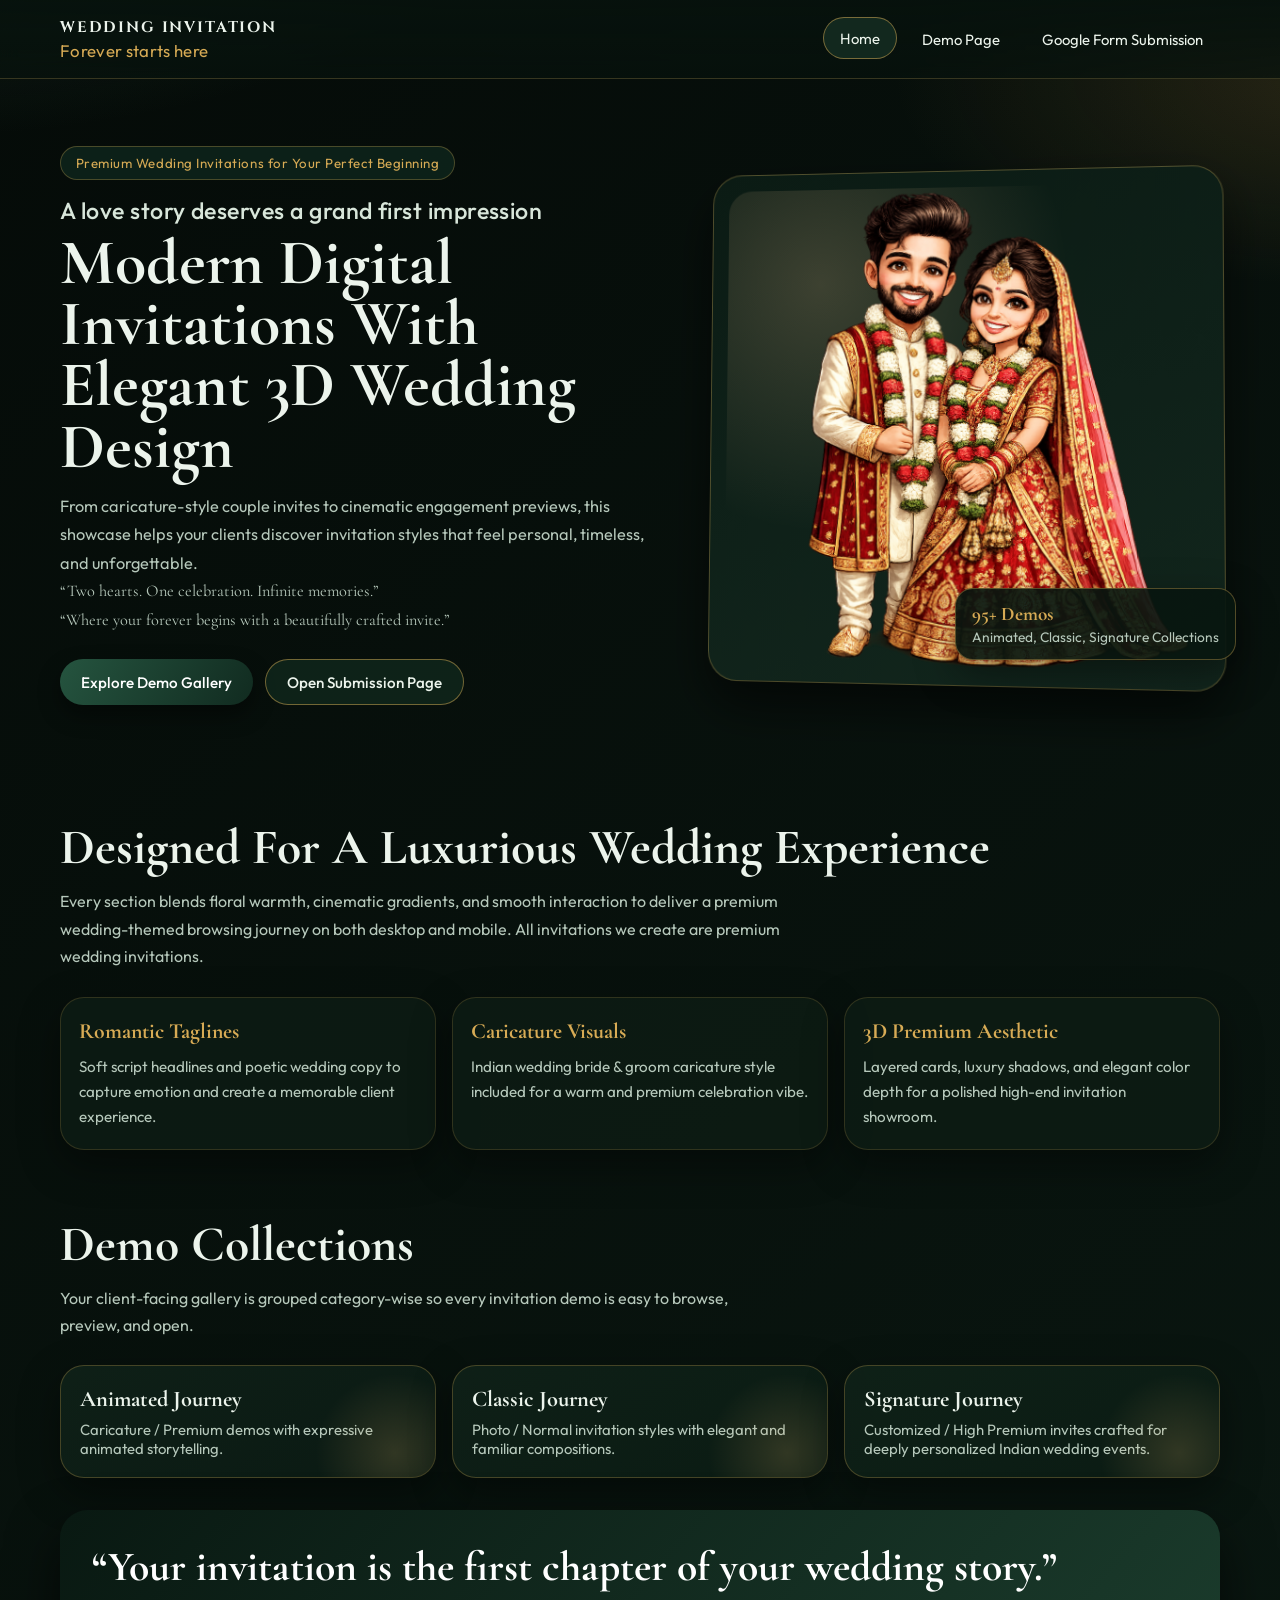
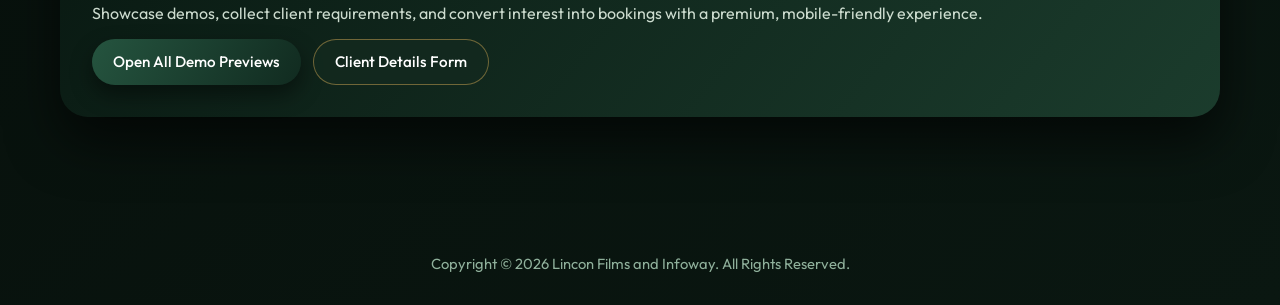
==== index.html @ 748d809f "Add files via upload" ====
<!doctype html>
<html lang="en">
  <head>
    <meta charset="UTF-8" />
    <meta name="viewport" content="width=device-width, initial-scale=1.0" />
    <title>Wedding Invitation | Home</title>
    <meta
      name="description"
      content="Premium wedding and engagement invitation demo website with elegant 3D visuals, caricature couple art, and category-wise previews."
    />
    <link rel="icon" type="image/png" href="assets/favicon.png" />
    <link rel="stylesheet" href="assets/css/styles.css" />
  </head>
  <body>
    <header class="topbar">
      <div class="container nav-wrap">
        <div class="site-name">
          Wedding Invitation
          <small>Forever starts here</small>
        </div>
        <nav class="nav-links" aria-label="Primary Navigation">
          <a href="index.html" data-nav>Home</a>
          <a href="demos.html" data-nav>Demo Page</a>
          <a href="submit.html" data-nav>Google Form Submission</a>
        </nav>
      </div>
    </header>

    <main>
      <section class="hero">
        <div class="container hero-grid">
          <div class="reveal">
            <span class="kicker">Premium Wedding Invitations for Your Perfect Beginning</span>
            <div class="script-line">A love story deserves a grand first impression</div>
            <h1>Modern Digital Invitations With Elegant 3D Wedding Design</h1>
            <p>
              From caricature-style couple invites to cinematic engagement previews, this showcase helps your
              clients discover invitation styles that feel personal, timeless, and unforgettable.
            </p>
            <p class="hero-tagline">
              “Two hearts. One celebration. Infinite memories.”
              <br />
              “Where your forever begins with a beautifully crafted invite.”
            </p>
            <div class="btn-row">
              <a class="btn btn-primary" href="demos.html">Explore Demo Gallery</a>
              <a class="btn btn-outline" href="submit.html">Open Submission Page</a>
            </div>
          </div>

          <div class="hero-art reveal">
            <div class="hero-frame floating">
              <img src="assets/images/indian-wedding-couple.png" alt="Indian wedding bride and groom caricature" />
            </div>
            <div class="floating-tag">
              <strong id="totalDemoCount">94+ Demos</strong>
              <span>Animated, Classic, Signature Collections</span>
            </div>
          </div>
        </div>
      </section>

      <section class="section">
        <div class="container">
          <h2 class="section-title reveal">Designed For A Luxurious Wedding Experience</h2>
          <p class="section-sub reveal">
            Every section blends floral warmth, cinematic gradients, and smooth interaction to deliver a premium
            wedding-themed browsing journey on both desktop and mobile. All invitations we create are premium wedding
            invitations.
          </p>

          <div class="feature-grid">
            <article class="feature reveal">
              <h3>Romantic Taglines</h3>
              <p>
                Soft script headlines and poetic wedding copy to capture emotion and create a memorable client
                experience.
              </p>
            </article>
            <article class="feature reveal">
              <h3>Caricature Visuals</h3>
              <p>
                Indian wedding bride & groom caricature style included for a warm and premium celebration vibe.
              </p>
            </article>
            <article class="feature reveal">
              <h3>3D Premium Aesthetic</h3>
              <p>
                Layered cards, luxury shadows, and elegant color depth for a polished high-end invitation showroom.
              </p>
            </article>
          </div>
        </div>
      </section>

      <section class="section" style="padding-top: 0;">
        <div class="container">
          <h2 class="section-title reveal">Demo Collections</h2>
          <p class="section-sub reveal">
            Your client-facing gallery is grouped category-wise so every invitation demo is easy to browse,
            preview, and open.
          </p>

          <div class="category-cards">
            <article class="category-card reveal">
              <h3>Animated Journey</h3>
              <p>Caricature / Premium demos with expressive animated storytelling.</p>
            </article>
            <article class="category-card reveal">
              <h3>Classic Journey</h3>
              <p>Photo / Normal invitation styles with elegant and familiar compositions.</p>
            </article>
            <article class="category-card reveal">
              <h3>Signature Journey</h3>
              <p>Customized / High Premium invites crafted for deeply personalized Indian wedding events.</p>
            </article>
          </div>

          <div class="cta-banner reveal">
            <h3>“Your invitation is the first chapter of your wedding story.”</h3>
            <p>
              Showcase demos, collect client requirements, and convert interest into bookings with a premium,
              mobile-friendly experience.
            </p>
            <div class="btn-row" style="margin-top: 1rem;">
              <a class="btn btn-primary" href="demos.html">Open All Demo Previews</a>
              <a class="btn btn-outline" href="submit.html">Client Details Form</a>
            </div>
          </div>
        </div>
      </section>
    </main>

    <footer class="footer">
      Copyright © 2026 Lincon Films and Infoway. All Rights Reserved.
    </footer>

    <script src="assets/js/demo-data.js"></script>
    <script src="assets/js/main.js"></script>
    <script>
      (function () {
        if (!window.demoCatalog) return;
        const count = window.demoCatalog.reduce((sum, cat) => sum + cat.items.length, 0);
        const target = document.getElementById('totalDemoCount');
        if (target) {
          target.textContent = `${count}+ Demos`;
        }
      })();
    </script>
  </body>
</html>
---- assets/css/styles.css ----
@import url('https://fonts.googleapis.com/css2?family=Cinzel:wght@500;700&family=Cormorant+Garamond:wght@400;500;600;700&family=Outfit:wght@300;400;500;600&display=swap');

:root {
  --bg: #050b08;
  --bg-soft: #0a1711;
  --text: #ecf4ec;
  --muted: #b6c8bb;
  --rose: #e7bc62;
  --wine: #1a3b2f;
  --gold: #d7ab55;
  --gold-deep: #97723a;
  --card: #0f1d16;
  --ring: #2a4538;
  --glass: rgba(14, 30, 22, 0.72);
  --shadow: 0 14px 40px rgba(0, 0, 0, 0.42);
  --shadow-deep: 0 24px 52px rgba(0, 0, 0, 0.62);
}

* {
  box-sizing: border-box;
}

html,
body {
  margin: 0;
  padding: 0;
  font-family: 'Outfit', sans-serif;
  color: var(--text);
  background: radial-gradient(1300px 600px at -10% -10%, rgba(53, 98, 74, 0.4) 0%, transparent 55%),
    radial-gradient(900px 420px at 105% 4%, rgba(131, 98, 45, 0.25) 0%, transparent 50%),
    linear-gradient(140deg, var(--bg) 0%, var(--bg-soft) 100%);
  min-height: 100%;
}

a {
  color: inherit;
  text-decoration: none;
}

img {
  max-width: 100%;
  display: block;
}

main {
  overflow-x: clip;
}

.container {
  width: min(1160px, 92vw);
  margin: 0 auto;
}

.topbar {
  position: sticky;
  top: 0;
  z-index: 50;
  backdrop-filter: blur(10px);
  background: linear-gradient(180deg, rgba(7, 18, 13, 0.95), rgba(7, 18, 13, 0.72));
  border-bottom: 1px solid rgba(193, 158, 85, 0.26);
}

.nav-wrap {
  display: flex;
  align-items: center;
  justify-content: space-between;
  gap: 1.2rem;
  min-height: 78px;
}

.site-name {
  font-family: 'Cinzel', serif;
  letter-spacing: 0.12em;
  text-transform: uppercase;
  font-size: 0.95rem;
  font-weight: 700;
  color: var(--text);
}

.site-name small {
  display: block;
  font-family: 'Outfit', sans-serif;
  letter-spacing: 0.02em;
  text-transform: none;
  font-weight: 400;
  color: var(--gold);
  font-size: 1.05rem;
  margin-top: 0.08rem;
}

.nav-links {
  display: flex;
  align-items: center;
  gap: 0.5rem;
  flex-wrap: wrap;
}

.nav-links a {
  padding: 0.64rem 1rem;
  border-radius: 999px;
  font-size: 0.93rem;
  color: var(--text);
  border: 1px solid transparent;
  transition: all 0.22s ease;
}

.nav-links a:hover,
.nav-links a.active {
  border-color: rgba(215, 171, 85, 0.52);
  background: rgba(20, 44, 33, 0.9);
  transform: translateY(-1px);
}

.hero {
  padding: 4.2rem 0 3rem;
}

.hero-grid {
  display: grid;
  grid-template-columns: 1.08fr 0.92fr;
  gap: 2.4rem;
  align-items: center;
}

.kicker {
  display: inline-flex;
  align-items: center;
  gap: 0.45rem;
  background: rgba(15, 37, 27, 0.86);
  border: 1px solid rgba(215, 171, 85, 0.3);
  color: var(--gold);
  border-radius: 999px;
  padding: 0.5rem 0.92rem;
  font-size: 0.83rem;
  letter-spacing: 0.04em;
}

.script-line {
  margin-top: 1rem;
  font-family: 'Outfit', sans-serif;
  font-weight: 500;
  letter-spacing: 0.02em;
  font-size: clamp(1.08rem, 2vw, 1.45rem);
  color: #d8e6da;
}

.hero h1 {
  font-family: 'Cormorant Garamond', serif;
  font-size: clamp(2.25rem, 5vw, 4rem);
  line-height: 0.96;
  margin: 0.4rem 0 0.9rem;
}

.hero p {
  margin: 0;
  max-width: 62ch;
  line-height: 1.75;
  color: var(--muted);
  font-size: 1.02rem;
}

.hero-tagline {
  margin-top: 1rem;
  font-family: 'Cormorant Garamond', serif;
  font-size: 1.2rem;
  color: #d3e1d5;
}

.btn-row {
  margin-top: 1.55rem;
  display: flex;
  flex-wrap: wrap;
  gap: 0.8rem;
}

.btn {
  border: none;
  display: inline-flex;
  align-items: center;
  justify-content: center;
  gap: 0.45rem;
  padding: 0.78rem 1.3rem;
  border-radius: 999px;
  font-weight: 500;
  font-size: 0.95rem;
  transition: transform 0.2s ease, box-shadow 0.2s ease, background 0.2s ease;
  cursor: pointer;
}

.btn-primary {
  color: #fff;
  background: linear-gradient(120deg, #25543f, #112b20);
  box-shadow: 0 10px 22px rgba(0, 0, 0, 0.45);
}

.btn-primary:hover {
  transform: translateY(-2px);
  box-shadow: 0 14px 26px rgba(0, 0, 0, 0.55);
}

.btn-outline {
  color: var(--text);
  border: 1px solid rgba(215, 171, 85, 0.5);
  background: rgba(16, 38, 28, 0.85);
}

.btn-outline:hover {
  transform: translateY(-2px);
  background: rgba(23, 50, 37, 0.92);
}

.hero-art {
  position: relative;
}

.hero-frame {
  border-radius: 30px;
  background: linear-gradient(160deg, #0b1b14, #12261d);
  padding: 1rem;
  box-shadow: var(--shadow-deep);
  transform: perspective(1000px) rotateY(-5deg) rotateX(2deg);
  border: 1px solid rgba(215, 171, 85, 0.32);
}

.hero-frame img {
  border-radius: 24px;
  width: 100%;
  max-height: 640px;
  object-fit: contain;
  background: radial-gradient(circle at 20% 20%, rgba(255, 208, 156, 0.2), transparent 46%);
}

.floating-tag {
  position: absolute;
  right: -1rem;
  bottom: 1.5rem;
  padding: 0.8rem 1rem;
  border-radius: 18px;
  background: rgba(8, 22, 16, 0.92);
  border: 1px solid rgba(215, 171, 85, 0.36);
  box-shadow: var(--shadow);
}

.floating-tag strong {
  display: block;
  font-family: 'Cormorant Garamond', serif;
  font-size: 1.2rem;
  color: var(--gold);
}

.floating-tag span {
  font-size: 0.86rem;
  color: var(--muted);
}

.section {
  padding: 4rem 0;
}

.section-title {
  margin: 0;
  font-family: 'Cormorant Garamond', serif;
  font-size: clamp(2rem, 4vw, 3.1rem);
}

.section-sub {
  margin-top: 0.7rem;
  color: var(--muted);
  max-width: 66ch;
  line-height: 1.7;
}

.feature-grid {
  margin-top: 1.7rem;
  display: grid;
  grid-template-columns: repeat(3, minmax(0, 1fr));
  gap: 1rem;
}

.feature {
  background: var(--glass);
  border: 1px solid rgba(215, 171, 85, 0.18);
  border-radius: 24px;
  padding: 1.25rem 1.1rem;
  box-shadow: var(--shadow);
  transform-style: preserve-3d;
}

.feature h3 {
  margin: 0;
  font-family: 'Cormorant Garamond', serif;
  font-size: 1.36rem;
  color: var(--gold);
}

.feature p {
  margin: 0.6rem 0 0;
  font-size: 0.95rem;
  line-height: 1.65;
  color: var(--muted);
}

.category-cards {
  margin-top: 1.6rem;
  display: grid;
  grid-template-columns: repeat(3, minmax(0, 1fr));
  gap: 1rem;
}

.category-card {
  position: relative;
  overflow: hidden;
  padding: 1.2rem;
  border-radius: 24px;
  background: linear-gradient(150deg, rgba(15, 33, 24, 0.95), rgba(11, 27, 20, 0.95));
  border: 1px solid rgba(215, 171, 85, 0.28);
  box-shadow: var(--shadow);
}

.category-card::before {
  content: '';
  position: absolute;
  inset: auto -40px -56px auto;
  width: 160px;
  height: 160px;
  border-radius: 50%;
  background: radial-gradient(circle, rgba(200, 164, 96, 0.2), transparent 70%);
}

.category-card h3 {
  margin: 0;
  font-family: 'Cormorant Garamond', serif;
  font-size: 1.4rem;
}

.category-card p {
  margin: 0.5rem 0 0;
  color: var(--muted);
  font-size: 0.93rem;
}

.cta-banner {
  margin-top: 2rem;
  padding: 2rem;
  border-radius: 28px;
  background: linear-gradient(130deg, rgba(9, 25, 18, 0.97), rgba(28, 62, 46, 0.95));
  color: #fff;
  box-shadow: var(--shadow-deep);
}

.cta-banner h3 {
  margin: 0;
  font-family: 'Cormorant Garamond', serif;
  font-size: clamp(1.8rem, 4vw, 2.6rem);
}

.cta-banner p {
  margin: 0.65rem 0 0;
  color: rgba(225, 240, 226, 0.9);
}

.cta-banner .btn-outline {
  background: rgba(19, 42, 31, 0.85);
  border-color: rgba(215, 171, 85, 0.48);
  color: #fff;
}

.footer {
  margin-top: 3.2rem;
  padding: 1.4rem 0 2rem;
  text-align: center;
  color: #8fb09b;
  font-size: 0.92rem;
}

.page-hero {
  padding: 3.5rem 0 1.8rem;
}

.page-shell {
  display: grid;
  grid-template-columns: 1fr 340px;
  gap: 1rem;
  align-items: center;
}

.page-shell img {
  border-radius: 24px;
  border: 1px solid rgba(215, 171, 85, 0.2);
  box-shadow: var(--shadow);
  background: rgba(12, 30, 21, 0.9);
  max-height: 620px;
  object-fit: contain;
}

.control-row {
  margin-top: 1.4rem;
  display: flex;
  flex-wrap: wrap;
  gap: 0.7rem;
}

.search {
  flex: 1 1 240px;
  min-width: 220px;
  border-radius: 999px;
  border: 1px solid rgba(215, 171, 85, 0.28);
  background: rgba(12, 29, 22, 0.85);
  padding: 0.72rem 1rem;
  color: var(--text);
}

.search:focus {
  outline: 2px solid rgba(215, 171, 85, 0.45);
  outline-offset: 1px;
}

.chips {
  display: flex;
  flex-wrap: wrap;
  gap: 0.55rem;
}

.chip {
  padding: 0.56rem 0.95rem;
  border-radius: 999px;
  border: 1px solid rgba(215, 171, 85, 0.28);
  font-size: 0.86rem;
  color: var(--text);
  background: rgba(13, 30, 22, 0.8);
  cursor: pointer;
}

.chip.active,
.chip:hover {
  background: linear-gradient(120deg, rgba(31, 67, 50, 0.95), rgba(16, 35, 26, 0.95));
  border-color: rgba(215, 171, 85, 0.52);
}

.demo-section {
  margin-top: 2rem;
}

.demo-head {
  display: flex;
  align-items: center;
  justify-content: space-between;
  gap: 1rem;
  margin-bottom: 0.85rem;
}

.demo-head h2 {
  margin: 0;
  font-family: 'Cormorant Garamond', serif;
  font-size: clamp(1.6rem, 3.4vw, 2.3rem);
}

.demo-count {
  color: #9db7a4;
  font-size: 0.9rem;
}

.demo-grid {
  display: grid;
  grid-template-columns: repeat(auto-fill, minmax(240px, 1fr));
  gap: 0.9rem;
}

.demo-card {
  display: flex;
  flex-direction: column;
  border-radius: 20px;
  overflow: hidden;
  border: 1px solid rgba(215, 171, 85, 0.22);
  background: rgba(11, 27, 20, 0.95);
  box-shadow: var(--shadow);
  transition: transform 0.2s ease, box-shadow 0.2s ease;
}

.demo-card:hover {
  transform: translateY(-4px) scale(1.01);
  box-shadow: 0 20px 40px rgba(0, 0, 0, 0.5);
}

.thumb {
  position: relative;
  aspect-ratio: 16 / 10;
  background: linear-gradient(120deg, #163124, #22543f, #0f261c);
  overflow: hidden;
}

.thumb img {
  width: 100%;
  height: 100%;
  object-fit: cover;
}

.thumb-badge {
  position: absolute;
  top: 0.6rem;
  left: 0.6rem;
  background: rgba(8, 22, 16, 0.8);
  color: #fff;
  padding: 0.28rem 0.62rem;
  border-radius: 999px;
  font-size: 0.72rem;
  letter-spacing: 0.05em;
}

.play-dot {
  position: absolute;
  right: 0.6rem;
  bottom: 0.6rem;
  width: 40px;
  height: 40px;
  border-radius: 50%;
  display: grid;
  place-items: center;
  background: rgba(235, 225, 201, 0.92);
  box-shadow: 0 8px 20px rgba(0, 0, 0, 0.45);
}

.play-dot::before {
  content: '';
  border-left: 10px solid #1c3e30;
  border-top: 7px solid transparent;
  border-bottom: 7px solid transparent;
  margin-left: 3px;
}

.demo-body {
  padding: 0.9rem;
  display: flex;
  flex-direction: column;
  gap: 0.7rem;
}

.demo-title {
  margin: 0;
  font-size: 0.94rem;
  font-weight: 500;
  line-height: 1.45;
  min-height: 2.7em;
}

.demo-actions {
  display: flex;
  gap: 0.5rem;
}

.demo-actions a,
.demo-actions button {
  flex: 1;
  border-radius: 10px;
  border: 1px solid rgba(215, 171, 85, 0.24);
  padding: 0.5rem 0.6rem;
  font-size: 0.78rem;
  text-align: center;
  background: rgba(14, 34, 25, 0.9);
  color: var(--text);
  cursor: pointer;
}

.demo-actions a:first-child {
  background: linear-gradient(120deg, #1f4b37, #122b20);
  color: #fff;
  border-color: transparent;
}

.form-shell {
  margin-top: 1.3rem;
  display: grid;
  grid-template-columns: 1fr 1fr;
  gap: 1rem;
}

.form-card,
.form-info {
  border-radius: 24px;
  border: 1px solid rgba(215, 171, 85, 0.22);
  background: rgba(11, 26, 19, 0.92);
  box-shadow: var(--shadow);
  padding: 1.1rem;
}

.form-grid {
  display: grid;
  grid-template-columns: repeat(2, minmax(0, 1fr));
  gap: 0.75rem;
}

.form-group {
  display: flex;
  flex-direction: column;
  gap: 0.35rem;
}

.form-group.full {
  grid-column: 1 / -1;
}

.form-group label {
  font-size: 0.8rem;
  color: var(--muted);
}

.form-group input,
.form-group textarea,
.form-group select {
  border-radius: 12px;
  border: 1px solid rgba(215, 171, 85, 0.22);
  background: rgba(8, 20, 15, 0.95);
  padding: 0.62rem 0.7rem;
  font: inherit;
  color: var(--text);
}

.form-group textarea {
  min-height: 94px;
  resize: vertical;
}

.form-note {
  margin-top: 0.85rem;
  font-size: 0.84rem;
  color: #9ab9a4;
}

.info-list {
  margin: 0.85rem 0 0;
  padding: 0;
  list-style: none;
  display: grid;
  gap: 0.7rem;
}

.info-list li {
  display: flex;
  gap: 0.55rem;
  align-items: flex-start;
  color: var(--muted);
  line-height: 1.5;
}

.info-list b {
  color: var(--gold);
}

.reveal {
  opacity: 0;
  transform: translateY(18px);
  transition: opacity 0.6s ease, transform 0.6s ease;
}

.reveal.show {
  opacity: 1;
  transform: translateY(0);
}

@keyframes floatCard {
  from { transform: translateY(0px); }
  50% { transform: translateY(-6px); }
  to { transform: translateY(0px); }
}

.floating {
  animation: floatCard 4.2s ease-in-out infinite;
}

@media (max-width: 1000px) {
  .hero-grid,
  .page-shell,
  .form-shell {
    grid-template-columns: 1fr;
  }

  .hero-frame {
    transform: none;
  }

  .feature-grid,
  .category-cards {
    grid-template-columns: repeat(2, minmax(0, 1fr));
  }
}

@media (max-width: 680px) {
  .hero {
    padding-top: 2.5rem;
  }

  .nav-wrap {
    min-height: 70px;
  }

  .site-name {
    font-size: 0.82rem;
  }

  .site-name small {
    font-size: 1.08rem;
  }

  .nav-links {
    width: 100%;
    justify-content: flex-start;
  }

  .feature-grid,
  .category-cards,
  .form-grid {
    grid-template-columns: 1fr;
  }

  .floating-tag {
    right: 0.5rem;
    bottom: 0.5rem;
  }

  .demo-grid {
    grid-template-columns: 1fr;
  }

  .btn {
    width: 100%;
  }

  .btn-row {
    display: grid;
    grid-template-columns: 1fr;
  }
}
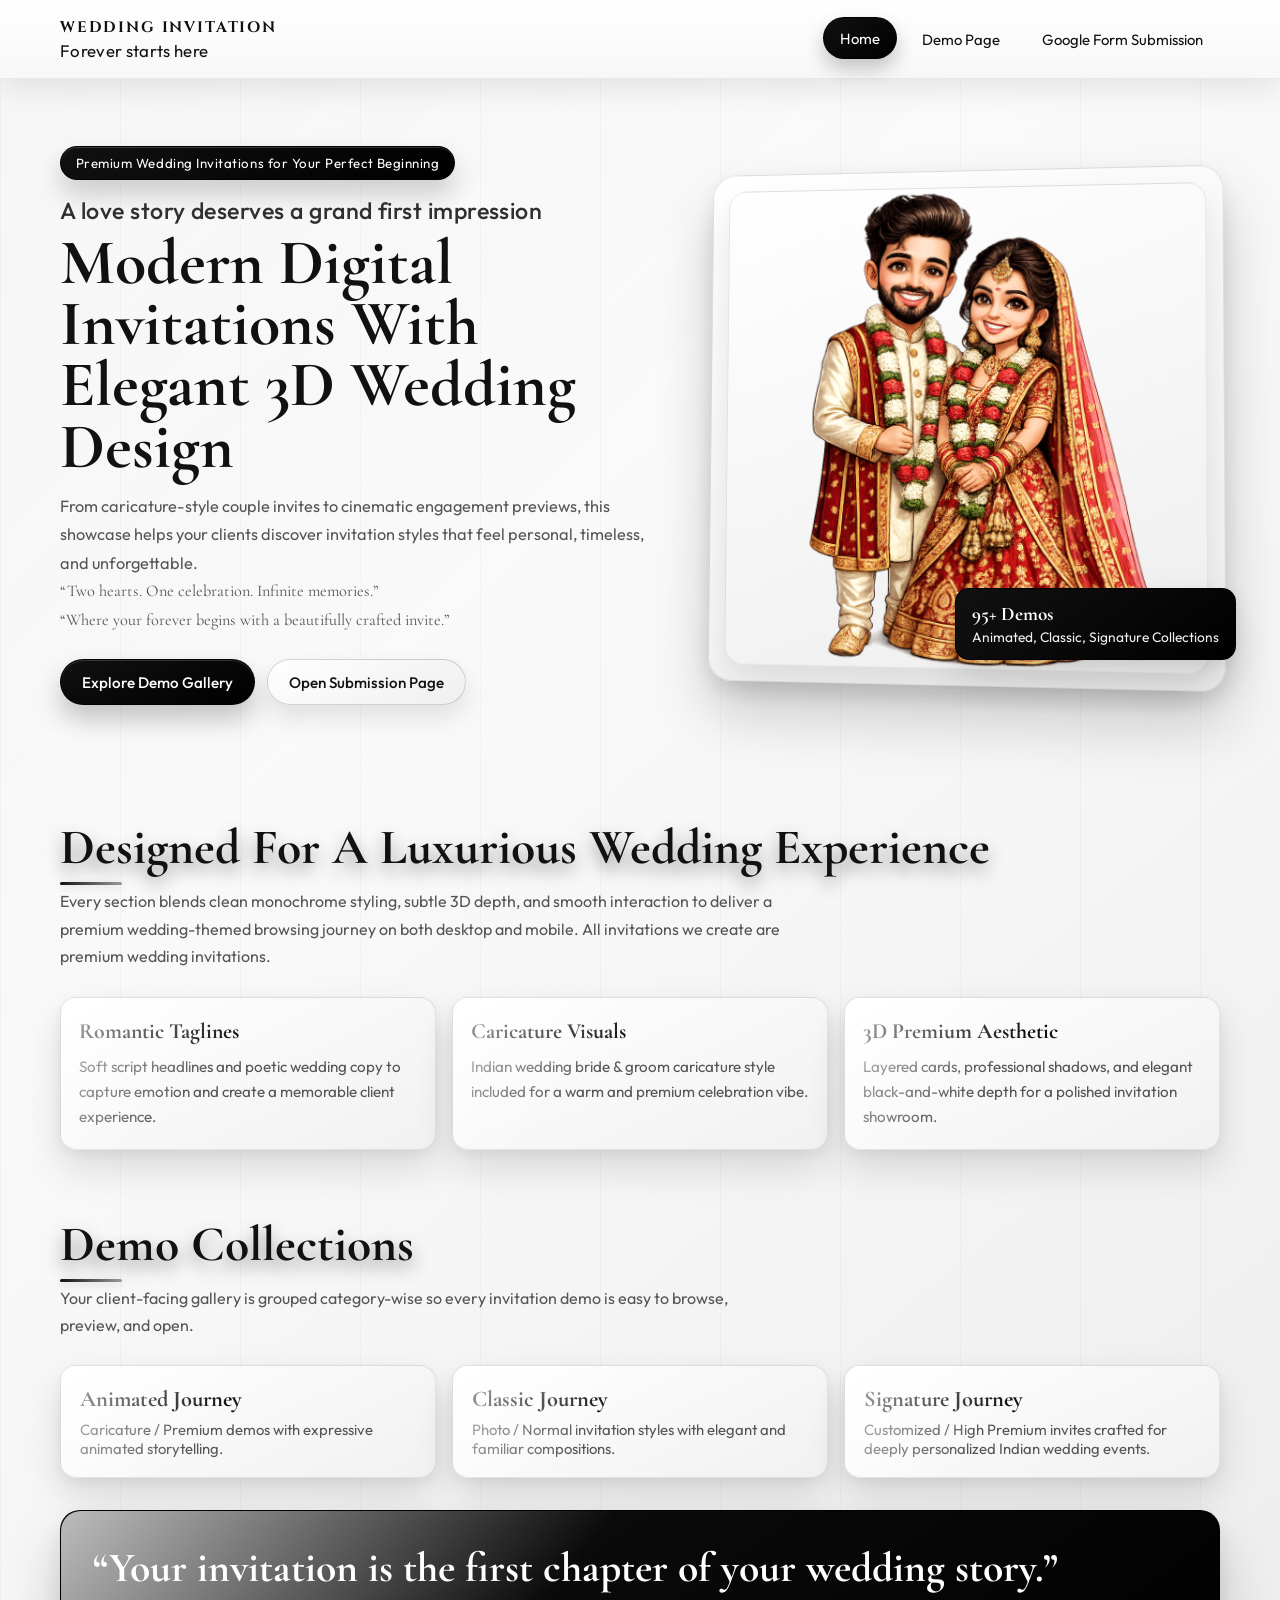
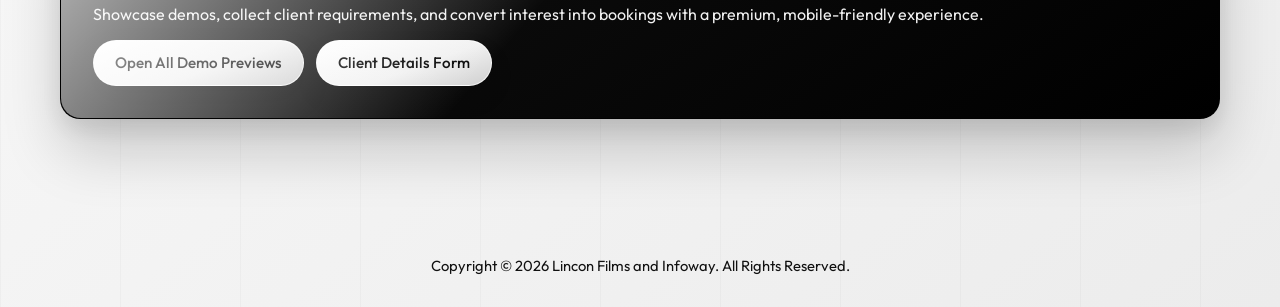
==== commit 505f601b: "Add files via upload" ====
--- a/index.html
+++ b/index.html
@@ -19,9 +19,9 @@
           <small>Forever starts here</small>
         </div>
         <nav class="nav-links" aria-label="Primary Navigation">
-          <a href="index.html" data-nav>Home</a>
-          <a href="demos.html" data-nav>Demo Page</a>
-          <a href="submit.html" data-nav>Google Form Submission</a>
+          <a href="home" data-nav>Home</a>
+          <a href="demos" data-nav>Demo Page</a>
+          <a href="submit" data-nav>Google Form Submission</a>
         </nav>
       </div>
     </header>
@@ -43,8 +43,8 @@
               “Where your forever begins with a beautifully crafted invite.”
             </p>
             <div class="btn-row">
-              <a class="btn btn-primary" href="demos.html">Explore Demo Gallery</a>
-              <a class="btn btn-outline" href="submit.html">Open Submission Page</a>
+              <a class="btn btn-primary" href="demos">Explore Demo Gallery</a>
+              <a class="btn btn-outline" href="submit">Open Submission Page</a>
             </div>
           </div>
 
@@ -64,7 +64,7 @@
         <div class="container">
           <h2 class="section-title reveal">Designed For A Luxurious Wedding Experience</h2>
           <p class="section-sub reveal">
-            Every section blends floral warmth, cinematic gradients, and smooth interaction to deliver a premium
+            Every section blends clean monochrome styling, subtle 3D depth, and smooth interaction to deliver a premium
             wedding-themed browsing journey on both desktop and mobile. All invitations we create are premium wedding
             invitations.
           </p>
@@ -86,7 +86,7 @@
             <article class="feature reveal">
               <h3>3D Premium Aesthetic</h3>
               <p>
-                Layered cards, luxury shadows, and elegant color depth for a polished high-end invitation showroom.
+                Layered cards, professional shadows, and elegant black-and-white depth for a polished invitation showroom.
               </p>
             </article>
           </div>
@@ -123,8 +123,8 @@
               mobile-friendly experience.
             </p>
             <div class="btn-row" style="margin-top: 1rem;">
-              <a class="btn btn-primary" href="demos.html">Open All Demo Previews</a>
-              <a class="btn btn-outline" href="submit.html">Client Details Form</a>
+              <a class="btn btn-primary" href="demos">Open All Demo Previews</a>
+              <a class="btn btn-outline" href="submit">Client Details Form</a>
             </div>
           </div>
         </div>
--- a/assets/css/styles.css
+++ b/assets/css/styles.css
@@ -1,19 +1,23 @@
 @import url('https://fonts.googleapis.com/css2?family=Cinzel:wght@500;700&family=Cormorant+Garamond:wght@400;500;600;700&family=Outfit:wght@300;400;500;600&display=swap');
 
 :root {
-  --bg: #050b08;
-  --bg-soft: #0a1711;
-  --text: #ecf4ec;
-  --muted: #b6c8bb;
-  --rose: #e7bc62;
-  --wine: #1a3b2f;
-  --gold: #d7ab55;
-  --gold-deep: #97723a;
-  --card: #0f1d16;
-  --ring: #2a4538;
-  --glass: rgba(14, 30, 22, 0.72);
-  --shadow: 0 14px 40px rgba(0, 0, 0, 0.42);
-  --shadow-deep: 0 24px 52px rgba(0, 0, 0, 0.62);
+  --bg-deep: #ffffff;
+  --bg: #f7f7f7;
+  --bg-soft: #ececec;
+  --text: #111111;
+  --muted: #555555;
+  --rose: #f2f2f2;
+  --wine: #111111;
+  --accent: #111111;
+  --accent-soft: #c9c9c9;
+  --card: #ffffff;
+  --ring: #f4f4f4;
+  --surface-1: #ffffff;
+  --surface-2: #f5f5f5;
+  --surface-3: #e6e6e6;
+  --glass: linear-gradient(160deg, rgba(255, 255, 255, 0.96), rgba(241, 241, 241, 0.94));
+  --shadow: 0 18px 38px rgba(0, 0, 0, 0.12), 0 4px 14px rgba(0, 0, 0, 0.06);
+  --shadow-deep: 0 32px 58px rgba(0, 0, 0, 0.18), 0 10px 24px rgba(0, 0, 0, 0.09);
 }
 
 * {
@@ -26,10 +30,35 @@
   padding: 0;
   font-family: 'Outfit', sans-serif;
   color: var(--text);
-  background: radial-gradient(1300px 600px at -10% -10%, rgba(53, 98, 74, 0.4) 0%, transparent 55%),
-    radial-gradient(900px 420px at 105% 4%, rgba(131, 98, 45, 0.25) 0%, transparent 50%),
-    linear-gradient(140deg, var(--bg) 0%, var(--bg-soft) 100%);
+  background: linear-gradient(135deg, rgba(0, 0, 0, 0.035) 0%, transparent 34%),
+    repeating-linear-gradient(90deg, rgba(0, 0, 0, 0.025) 0 1px, transparent 1px 120px),
+    linear-gradient(140deg, var(--bg-deep) 0%, var(--bg) 48%, var(--bg-soft) 100%);
   min-height: 100%;
+}
+
+body::before,
+body::after {
+  content: '';
+  position: fixed;
+  inset: 0;
+  pointer-events: none;
+  z-index: -1;
+}
+
+body::before {
+  background: linear-gradient(90deg, transparent 0%, rgba(0, 0, 0, 0.035) 48%, transparent 100%);
+  opacity: 0.5;
+}
+
+body::after {
+  background: repeating-linear-gradient(
+      -45deg,
+      rgba(0, 0, 0, 0.025),
+      rgba(0, 0, 0, 0.025) 1px,
+      transparent 2px,
+      transparent 24px
+    );
+  opacity: 0.28;
 }
 
 a {
@@ -56,8 +85,9 @@
   top: 0;
   z-index: 50;
   backdrop-filter: blur(10px);
-  background: linear-gradient(180deg, rgba(7, 18, 13, 0.95), rgba(7, 18, 13, 0.72));
-  border-bottom: 1px solid rgba(193, 158, 85, 0.26);
+  background: linear-gradient(180deg, rgba(10, 10, 10, 0.96), rgba(20, 20, 20, 0.9));
+  border-bottom: 1px solid rgba(255, 255, 255, 0.12);
+  box-shadow: 0 10px 24px rgba(0, 0, 0, 0.45);
 }
 
 .nav-wrap {
@@ -83,7 +113,7 @@
   letter-spacing: 0.02em;
   text-transform: none;
   font-weight: 400;
-  color: var(--gold);
+  color: var(--accent);
   font-size: 1.05rem;
   margin-top: 0.08rem;
 }
@@ -106,13 +136,15 @@
 
 .nav-links a:hover,
 .nav-links a.active {
-  border-color: rgba(215, 171, 85, 0.52);
-  background: rgba(20, 44, 33, 0.9);
+  border-color: rgba(255, 255, 255, 0.32);
+  background: linear-gradient(145deg, rgba(54, 54, 54, 0.92), rgba(18, 18, 18, 0.96));
+  box-shadow: 0 8px 18px rgba(0, 0, 0, 0.38);
   transform: translateY(-1px);
 }
 
 .hero {
   padding: 4.2rem 0 3rem;
+  position: relative;
 }
 
 .hero-grid {
@@ -126,9 +158,10 @@
   display: inline-flex;
   align-items: center;
   gap: 0.45rem;
-  background: rgba(15, 37, 27, 0.86);
-  border: 1px solid rgba(215, 171, 85, 0.3);
-  color: var(--gold);
+  background: linear-gradient(145deg, #ffffff, #d8d8d8);
+  border: 1px solid rgba(255, 255, 255, 0.52);
+  color: #050505;
+  box-shadow: 0 12px 22px rgba(0, 0, 0, 0.38), inset 0 1px 0 rgba(255, 255, 255, 0.82);
   border-radius: 999px;
   padding: 0.5rem 0.92rem;
   font-size: 0.83rem;
@@ -141,7 +174,7 @@
   font-weight: 500;
   letter-spacing: 0.02em;
   font-size: clamp(1.08rem, 2vw, 1.45rem);
-  color: #d8e6da;
+  color: #f4f4f4;
 }
 
 .hero h1 {
@@ -163,7 +196,7 @@
   margin-top: 1rem;
   font-family: 'Cormorant Garamond', serif;
   font-size: 1.2rem;
-  color: #d3e1d5;
+  color: #f0f0f0;
 }
 
 .btn-row {
@@ -188,25 +221,27 @@
 }
 
 .btn-primary {
-  color: #fff;
-  background: linear-gradient(120deg, #25543f, #112b20);
-  box-shadow: 0 10px 22px rgba(0, 0, 0, 0.45);
+  color: #050505;
+  background: linear-gradient(160deg, #ffffff, #f1f1f1 58%, #cfcfcf);
+  border: 1px solid rgba(255, 255, 255, 0.72);
+  box-shadow: 0 14px 28px rgba(0, 0, 0, 0.42), inset 0 1px 0 rgba(255, 255, 255, 0.9);
 }
 
 .btn-primary:hover {
   transform: translateY(-2px);
-  box-shadow: 0 14px 26px rgba(0, 0, 0, 0.55);
+  box-shadow: 0 18px 34px rgba(0, 0, 0, 0.52), inset 0 1px 0 rgba(255, 255, 255, 0.9);
 }
 
 .btn-outline {
   color: var(--text);
-  border: 1px solid rgba(215, 171, 85, 0.5);
-  background: rgba(16, 38, 28, 0.85);
+  border: 1px solid rgba(255, 255, 255, 0.22);
+  background: linear-gradient(150deg, #272727, #101010);
+  box-shadow: 0 12px 22px rgba(0, 0, 0, 0.38);
 }
 
 .btn-outline:hover {
   transform: translateY(-2px);
-  background: rgba(23, 50, 37, 0.92);
+  background: linear-gradient(150deg, #3a3a3a, #181818);
 }
 
 .hero-art {
@@ -214,20 +249,20 @@
 }
 
 .hero-frame {
-  border-radius: 30px;
-  background: linear-gradient(160deg, #0b1b14, #12261d);
+  border-radius: 24px;
+  background: linear-gradient(165deg, #292929, #080808);
   padding: 1rem;
   box-shadow: var(--shadow-deep);
   transform: perspective(1000px) rotateY(-5deg) rotateX(2deg);
-  border: 1px solid rgba(215, 171, 85, 0.32);
+  border: 1px solid rgba(255, 255, 255, 0.18);
 }
 
 .hero-frame img {
-  border-radius: 24px;
+  border-radius: 18px;
   width: 100%;
   max-height: 640px;
   object-fit: contain;
-  background: radial-gradient(circle at 20% 20%, rgba(255, 208, 156, 0.2), transparent 46%);
+  background: linear-gradient(145deg, #f4f4f4, #bfbfbf);
 }
 
 .floating-tag {
@@ -235,9 +270,9 @@
   right: -1rem;
   bottom: 1.5rem;
   padding: 0.8rem 1rem;
-  border-radius: 18px;
-  background: rgba(8, 22, 16, 0.92);
-  border: 1px solid rgba(215, 171, 85, 0.36);
+  border-radius: 14px;
+  background: linear-gradient(155deg, #2b2b2b, #0d0d0d);
+  border: 1px solid rgba(255, 255, 255, 0.2);
   box-shadow: var(--shadow);
 }
 
@@ -245,7 +280,7 @@
   display: block;
   font-family: 'Cormorant Garamond', serif;
   font-size: 1.2rem;
-  color: var(--gold);
+  color: #ffffff;
 }
 
 .floating-tag span {
@@ -261,6 +296,22 @@
   margin: 0;
   font-family: 'Cormorant Garamond', serif;
   font-size: clamp(2rem, 4vw, 3.1rem);
+  color: #ffffff;
+  text-shadow: 0 8px 18px rgba(0, 0, 0, 0.45);
+  position: relative;
+  display: inline-block;
+}
+
+.section-title::after {
+  content: '';
+  position: absolute;
+  left: 0;
+  bottom: -8px;
+  width: 62px;
+  height: 3px;
+  border-radius: 999px;
+  background: linear-gradient(90deg, #ffffff, #9f9f9f);
+  box-shadow: 0 2px 8px rgba(255, 255, 255, 0.15);
 }
 
 .section-sub {
@@ -279,18 +330,29 @@
 
 .feature {
   background: var(--glass);
-  border: 1px solid rgba(215, 171, 85, 0.18);
-  border-radius: 24px;
+  border: 1px solid rgba(255, 255, 255, 0.14);
+  border-radius: 16px;
   padding: 1.25rem 1.1rem;
   box-shadow: var(--shadow);
   transform-style: preserve-3d;
+  transform: perspective(800px) translateZ(0);
+  position: relative;
+}
+
+.feature::after {
+  content: '';
+  position: absolute;
+  inset: 0;
+  border-radius: inherit;
+  background: linear-gradient(160deg, rgba(255, 255, 255, 0.09), transparent 38%);
+  pointer-events: none;
 }
 
 .feature h3 {
   margin: 0;
   font-family: 'Cormorant Garamond', serif;
   font-size: 1.36rem;
-  color: var(--gold);
+  color: #ffffff;
 }
 
 .feature p {
@@ -311,20 +373,22 @@
   position: relative;
   overflow: hidden;
   padding: 1.2rem;
-  border-radius: 24px;
-  background: linear-gradient(150deg, rgba(15, 33, 24, 0.95), rgba(11, 27, 20, 0.95));
-  border: 1px solid rgba(215, 171, 85, 0.28);
+  border-radius: 16px;
+  background: linear-gradient(155deg, #242424, #0e0e0e);
+  border: 1px solid rgba(255, 255, 255, 0.16);
   box-shadow: var(--shadow);
+  transform: perspective(900px) rotateX(2deg) translateZ(0);
 }
 
 .category-card::before {
   content: '';
   position: absolute;
-  inset: auto -40px -56px auto;
-  width: 160px;
-  height: 160px;
-  border-radius: 50%;
-  background: radial-gradient(circle, rgba(200, 164, 96, 0.2), transparent 70%);
+  inset: 0;
+  width: auto;
+  height: auto;
+  border-radius: inherit;
+  background: linear-gradient(130deg, rgba(255, 255, 255, 0.12), transparent 36%);
+  pointer-events: none;
 }
 
 .category-card h3 {
@@ -342,10 +406,21 @@
 .cta-banner {
   margin-top: 2rem;
   padding: 2rem;
-  border-radius: 28px;
-  background: linear-gradient(130deg, rgba(9, 25, 18, 0.97), rgba(28, 62, 46, 0.95));
-  color: #fff;
+  border-radius: 20px;
+  background: linear-gradient(145deg, #272727, #070707);
+  color: #ffffff;
+  border: 1px solid rgba(255, 255, 255, 0.18);
   box-shadow: var(--shadow-deep);
+  position: relative;
+}
+
+.cta-banner::after {
+  content: '';
+  position: absolute;
+  inset: 0;
+  border-radius: inherit;
+  background: linear-gradient(120deg, rgba(255, 255, 255, 0.1), transparent 42%);
+  pointer-events: none;
 }
 
 .cta-banner h3 {
@@ -356,20 +431,20 @@
 
 .cta-banner p {
   margin: 0.65rem 0 0;
-  color: rgba(225, 240, 226, 0.9);
+  color: #ffffff;
 }
 
 .cta-banner .btn-outline {
-  background: rgba(19, 42, 31, 0.85);
-  border-color: rgba(215, 171, 85, 0.48);
-  color: #fff;
+  background: linear-gradient(160deg, #ffffff, #f1f1f1 58%, #cfcfcf);
+  border-color: rgba(255, 255, 255, 0.72);
+  color: #050505;
 }
 
 .footer {
   margin-top: 3.2rem;
   padding: 1.4rem 0 2rem;
   text-align: center;
-  color: #8fb09b;
+  color: #ffffff;
   font-size: 0.92rem;
 }
 
@@ -385,10 +460,10 @@
 }
 
 .page-shell img {
-  border-radius: 24px;
-  border: 1px solid rgba(215, 171, 85, 0.2);
+  border-radius: 18px;
+  border: 1px solid rgba(255, 255, 255, 0.18);
   box-shadow: var(--shadow);
-  background: rgba(12, 30, 21, 0.9);
+  background: linear-gradient(160deg, #f4f4f4, #bfbfbf);
   max-height: 620px;
   object-fit: contain;
 }
@@ -404,14 +479,14 @@
   flex: 1 1 240px;
   min-width: 220px;
   border-radius: 999px;
-  border: 1px solid rgba(215, 171, 85, 0.28);
-  background: rgba(12, 29, 22, 0.85);
+  border: 1px solid rgba(255, 255, 255, 0.18);
+  background: rgba(20, 20, 20, 0.92);
   padding: 0.72rem 1rem;
   color: var(--text);
 }
 
 .search:focus {
-  outline: 2px solid rgba(215, 171, 85, 0.45);
+  outline: 2px solid rgba(255, 255, 255, 0.42);
   outline-offset: 1px;
 }
 
@@ -424,17 +499,18 @@
 .chip {
   padding: 0.56rem 0.95rem;
   border-radius: 999px;
-  border: 1px solid rgba(215, 171, 85, 0.28);
+  border: 1px solid rgba(255, 255, 255, 0.18);
   font-size: 0.86rem;
   color: var(--text);
-  background: rgba(13, 30, 22, 0.8);
+  background: rgba(22, 22, 22, 0.92);
   cursor: pointer;
 }
 
 .chip.active,
 .chip:hover {
-  background: linear-gradient(120deg, rgba(31, 67, 50, 0.95), rgba(16, 35, 26, 0.95));
-  border-color: rgba(215, 171, 85, 0.52);
+  background: linear-gradient(145deg, #ffffff, #d7d7d7);
+  border-color: rgba(255, 255, 255, 0.62);
+  color: #050505;
 }
 
 .demo-section {
@@ -456,7 +532,7 @@
 }
 
 .demo-count {
-  color: #9db7a4;
+  color: #ffffff;
   font-size: 0.9rem;
 }
 
@@ -469,23 +545,24 @@
 .demo-card {
   display: flex;
   flex-direction: column;
-  border-radius: 20px;
+  border-radius: 16px;
   overflow: hidden;
-  border: 1px solid rgba(215, 171, 85, 0.22);
-  background: rgba(11, 27, 20, 0.95);
+  border: 1px solid rgba(255, 255, 255, 0.14);
+  background: linear-gradient(150deg, #242424, #0c0c0c);
   box-shadow: var(--shadow);
   transition: transform 0.2s ease, box-shadow 0.2s ease;
+  transform: perspective(900px) translateZ(0);
 }
 
 .demo-card:hover {
   transform: translateY(-4px) scale(1.01);
-  box-shadow: 0 20px 40px rgba(0, 0, 0, 0.5);
+  box-shadow: 0 24px 42px rgba(0, 0, 0, 0.55), 0 1px 0 rgba(255, 255, 255, 0.08);
 }
 
 .thumb {
   position: relative;
   aspect-ratio: 16 / 10;
-  background: linear-gradient(120deg, #163124, #22543f, #0f261c);
+  background: linear-gradient(140deg, #2f2f2f, #0f0f0f);
   overflow: hidden;
 }
 
@@ -499,8 +576,9 @@
   position: absolute;
   top: 0.6rem;
   left: 0.6rem;
-  background: rgba(8, 22, 16, 0.8);
-  color: #fff;
+  background: rgba(8, 8, 8, 0.9);
+  color: #ffffff;
+  border: 1px solid rgba(255, 255, 255, 0.2);
   padding: 0.28rem 0.62rem;
   border-radius: 999px;
   font-size: 0.72rem;
@@ -516,13 +594,13 @@
   border-radius: 50%;
   display: grid;
   place-items: center;
-  background: rgba(235, 225, 201, 0.92);
-  box-shadow: 0 8px 20px rgba(0, 0, 0, 0.45);
+  background: linear-gradient(160deg, #ffffff, #d6d6d6);
+  box-shadow: 0 10px 20px rgba(0, 0, 0, 0.46);
 }
 
 .play-dot::before {
   content: '';
-  border-left: 10px solid #1c3e30;
+  border-left: 10px solid #050505;
   border-top: 7px solid transparent;
   border-bottom: 7px solid transparent;
   margin-left: 3px;
@@ -552,19 +630,19 @@
 .demo-actions button {
   flex: 1;
   border-radius: 10px;
-  border: 1px solid rgba(215, 171, 85, 0.24);
+  border: 1px solid rgba(255, 255, 255, 0.16);
   padding: 0.5rem 0.6rem;
   font-size: 0.78rem;
   text-align: center;
-  background: rgba(14, 34, 25, 0.9);
+  background: rgba(20, 20, 20, 0.95);
   color: var(--text);
   cursor: pointer;
 }
 
 .demo-actions a:first-child {
-  background: linear-gradient(120deg, #1f4b37, #122b20);
-  color: #fff;
-  border-color: transparent;
+  background: linear-gradient(160deg, #ffffff, #f1f1f1 58%, #cfcfcf);
+  color: #050505;
+  border-color: rgba(255, 255, 255, 0.72);
 }
 
 .form-shell {
@@ -576,11 +654,22 @@
 
 .form-card,
 .form-info {
-  border-radius: 24px;
-  border: 1px solid rgba(215, 171, 85, 0.22);
-  background: rgba(11, 26, 19, 0.92);
+  border-radius: 18px;
+  border: 1px solid rgba(255, 255, 255, 0.14);
+  background: linear-gradient(160deg, #242424, #0c0c0c);
   box-shadow: var(--shadow);
   padding: 1.1rem;
+  position: relative;
+}
+
+.form-card::after,
+.form-info::after {
+  content: '';
+  position: absolute;
+  inset: 0;
+  border-radius: inherit;
+  pointer-events: none;
+  background: linear-gradient(130deg, rgba(255, 255, 255, 0.1), transparent 42%);
 }
 
 .form-grid {
@@ -608,8 +697,8 @@
 .form-group textarea,
 .form-group select {
   border-radius: 12px;
-  border: 1px solid rgba(215, 171, 85, 0.22);
-  background: rgba(8, 20, 15, 0.95);
+  border: 1px solid rgba(255, 255, 255, 0.16);
+  background: rgba(20, 20, 20, 0.95);
   padding: 0.62rem 0.7rem;
   font: inherit;
   color: var(--text);
@@ -623,7 +712,7 @@
 .form-note {
   margin-top: 0.85rem;
   font-size: 0.84rem;
-  color: #9ab9a4;
+  color: #ffffff;
 }
 
 .info-list {
@@ -643,7 +732,187 @@
 }
 
 .info-list b {
-  color: var(--gold);
+  color: #ffffff;
+}
+
+/* White-background monochrome finish */
+.topbar {
+  background: linear-gradient(180deg, rgba(255, 255, 255, 0.96), rgba(247, 247, 247, 0.92));
+  border-bottom: 1px solid rgba(0, 0, 0, 0.09);
+  box-shadow: 0 12px 28px rgba(0, 0, 0, 0.08);
+}
+
+.nav-links a {
+  color: #111111;
+}
+
+.nav-links a:hover,
+.nav-links a.active {
+  border-color: rgba(0, 0, 0, 0.8);
+  background: linear-gradient(145deg, #111111, #000000);
+  color: #ffffff;
+  box-shadow: 0 10px 20px rgba(0, 0, 0, 0.22);
+}
+
+.kicker {
+  background: linear-gradient(145deg, #111111, #000000);
+  border-color: rgba(0, 0, 0, 0.86);
+  color: #ffffff;
+  box-shadow: 0 14px 26px rgba(0, 0, 0, 0.18), inset 0 1px 0 rgba(255, 255, 255, 0.18);
+}
+
+.script-line,
+.hero-tagline {
+  color: #2f2f2f;
+}
+
+.btn-primary {
+  color: #ffffff;
+  background: linear-gradient(160deg, #111111, #000000);
+  border-color: rgba(0, 0, 0, 0.9);
+  box-shadow: 0 14px 26px rgba(0, 0, 0, 0.22), inset 0 1px 0 rgba(255, 255, 255, 0.16);
+}
+
+.btn-primary:hover {
+  box-shadow: 0 18px 34px rgba(0, 0, 0, 0.28), inset 0 1px 0 rgba(255, 255, 255, 0.16);
+}
+
+.btn-outline {
+  color: #111111;
+  border-color: rgba(0, 0, 0, 0.16);
+  background: linear-gradient(150deg, #ffffff, #efefef);
+  box-shadow: 0 12px 24px rgba(0, 0, 0, 0.1);
+}
+
+.btn-outline:hover {
+  background: linear-gradient(150deg, #f4f4f4, #e2e2e2);
+}
+
+.hero-frame,
+.feature,
+.category-card,
+.demo-card,
+.form-card,
+.form-info {
+  background: linear-gradient(155deg, #ffffff, #f1f1f1);
+  border-color: rgba(0, 0, 0, 0.1);
+  box-shadow: var(--shadow);
+}
+
+.hero-frame {
+  box-shadow: var(--shadow-deep);
+}
+
+.floating-tag,
+.cta-banner {
+  background: linear-gradient(145deg, #111111, #000000);
+  border-color: rgba(0, 0, 0, 0.86);
+  color: #ffffff;
+}
+
+.cta-banner .btn-primary {
+  color: #111111;
+  background: linear-gradient(160deg, #ffffff, #f1f1f1 58%, #cfcfcf);
+  border-color: rgba(255, 255, 255, 0.72);
+}
+
+.floating-tag span,
+.cta-banner p {
+  color: #f1f1f1;
+}
+
+.section-title,
+.feature h3,
+.category-card h3,
+.demo-head h2,
+.demo-title,
+.demo-count,
+.form-note,
+.info-list b,
+.footer {
+  color: #111111;
+}
+
+.section-title::after {
+  background: linear-gradient(90deg, #111111, #9a9a9a);
+  box-shadow: 0 2px 8px rgba(0, 0, 0, 0.16);
+}
+
+.category-card::before,
+.cta-banner::after,
+.form-card::after,
+.form-info::after,
+.feature::after {
+  background: linear-gradient(130deg, rgba(255, 255, 255, 0.72), transparent 42%);
+}
+
+.page-shell img,
+.hero-frame img {
+  border: 1px solid rgba(0, 0, 0, 0.08);
+  background: linear-gradient(160deg, #ffffff, #eeeeee);
+  box-shadow: 0 18px 34px rgba(0, 0, 0, 0.1);
+}
+
+.search,
+.form-group input,
+.form-group textarea,
+.form-group select {
+  color: #111111;
+  border-color: rgba(0, 0, 0, 0.14);
+  background: rgba(255, 255, 255, 0.96);
+}
+
+.search::placeholder {
+  color: #747474;
+}
+
+.search:focus {
+  outline-color: rgba(0, 0, 0, 0.32);
+}
+
+.chip {
+  color: #111111;
+  border-color: rgba(0, 0, 0, 0.14);
+  background: rgba(255, 255, 255, 0.92);
+}
+
+.chip.active,
+.chip:hover {
+  background: linear-gradient(145deg, #111111, #000000);
+  border-color: rgba(0, 0, 0, 0.84);
+  color: #ffffff;
+}
+
+.thumb {
+  background: linear-gradient(140deg, #f5f5f5, #d9d9d9);
+}
+
+.thumb-badge {
+  background: rgba(0, 0, 0, 0.86);
+  border-color: rgba(255, 255, 255, 0.18);
+  color: #ffffff;
+}
+
+.play-dot {
+  background: linear-gradient(160deg, #111111, #000000);
+  box-shadow: 0 10px 20px rgba(0, 0, 0, 0.28);
+}
+
+.play-dot::before {
+  border-left-color: #ffffff;
+}
+
+.demo-actions a,
+.demo-actions button {
+  color: #111111;
+  border-color: rgba(0, 0, 0, 0.12);
+  background: rgba(255, 255, 255, 0.94);
+}
+
+.demo-actions a:first-child {
+  color: #ffffff;
+  background: linear-gradient(160deg, #111111, #000000);
+  border-color: rgba(0, 0, 0, 0.86);
 }
 
 .reveal {
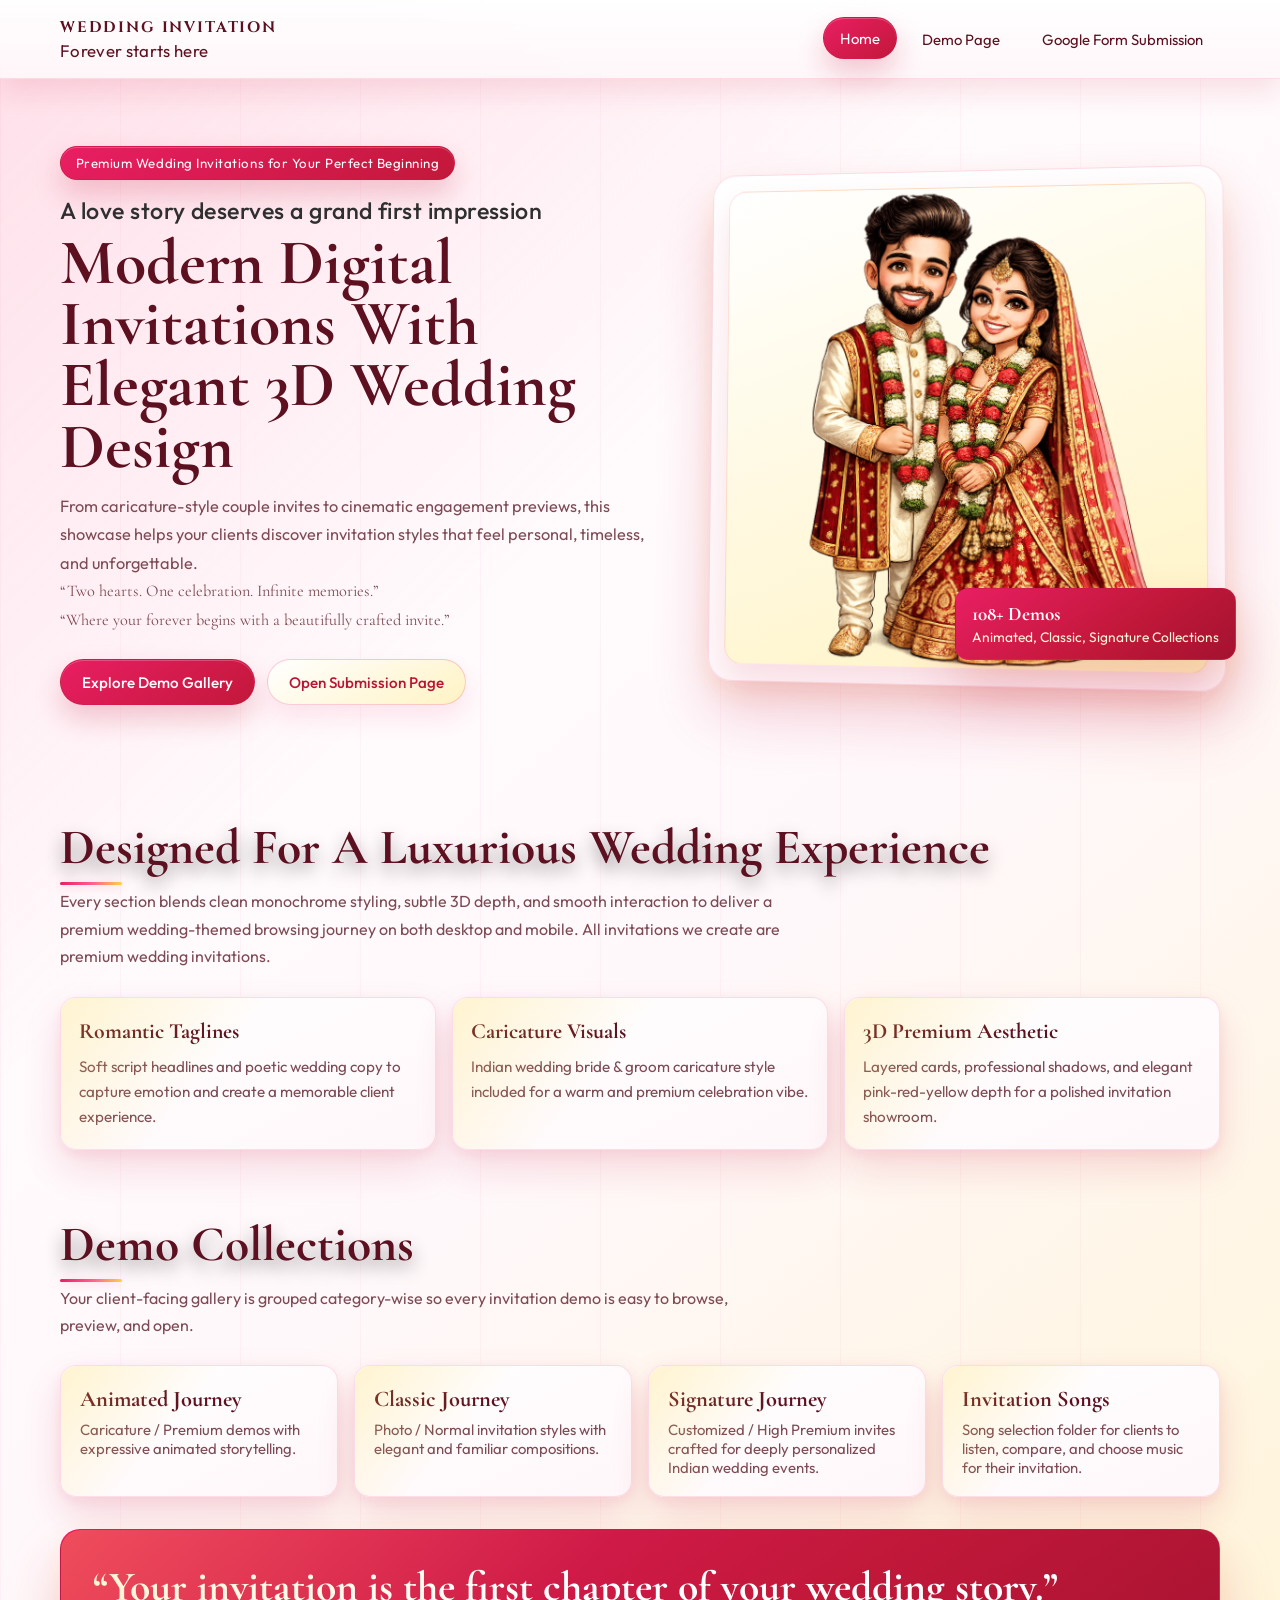
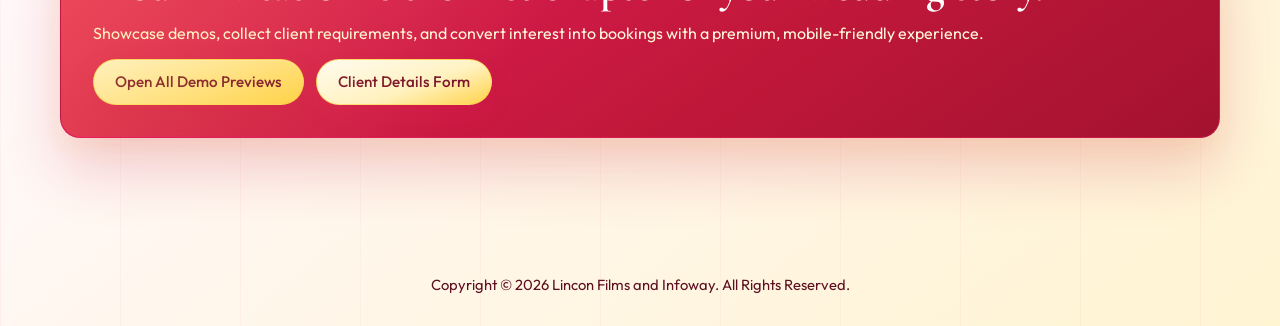
==== commit 6891a14e: "Add files via upload" ====
--- a/index.html
+++ b/index.html
@@ -19,9 +19,9 @@
           <small>Forever starts here</small>
         </div>
         <nav class="nav-links" aria-label="Primary Navigation">
-          <a href="home" data-nav>Home</a>
-          <a href="demos" data-nav>Demo Page</a>
-          <a href="submit" data-nav>Google Form Submission</a>
+          <a href="index.html" data-nav>Home</a>
+          <a href="demos.html" data-nav>Demo Page</a>
+          <a href="submit.html" data-nav>Google Form Submission</a>
         </nav>
       </div>
     </header>
@@ -43,8 +43,8 @@
               “Where your forever begins with a beautifully crafted invite.”
             </p>
             <div class="btn-row">
-              <a class="btn btn-primary" href="demos">Explore Demo Gallery</a>
-              <a class="btn btn-outline" href="submit">Open Submission Page</a>
+              <a class="btn btn-primary" href="demos.html">Explore Demo Gallery</a>
+              <a class="btn btn-outline" href="submit.html">Open Submission Page</a>
             </div>
           </div>
 
@@ -86,7 +86,7 @@
             <article class="feature reveal">
               <h3>3D Premium Aesthetic</h3>
               <p>
-                Layered cards, professional shadows, and elegant black-and-white depth for a polished invitation showroom.
+                Layered cards, professional shadows, and elegant pink-red-yellow depth for a polished invitation showroom.
               </p>
             </article>
           </div>
@@ -114,6 +114,10 @@
               <h3>Signature Journey</h3>
               <p>Customized / High Premium invites crafted for deeply personalized Indian wedding events.</p>
             </article>
+            <article class="category-card reveal">
+              <h3>Invitation Songs</h3>
+              <p>Song selection folder for clients to listen, compare, and choose music for their invitation.</p>
+            </article>
           </div>
 
           <div class="cta-banner reveal">
@@ -123,8 +127,8 @@
               mobile-friendly experience.
             </p>
             <div class="btn-row" style="margin-top: 1rem;">
-              <a class="btn btn-primary" href="demos">Open All Demo Previews</a>
-              <a class="btn btn-outline" href="submit">Client Details Form</a>
+              <a class="btn btn-primary" href="demos.html">Open All Demo Previews</a>
+              <a class="btn btn-outline" href="submit.html">Client Details Form</a>
             </div>
           </div>
         </div>
--- a/assets/css/styles.css
+++ b/assets/css/styles.css
@@ -2,22 +2,22 @@
 
 :root {
   --bg-deep: #ffffff;
-  --bg: #f7f7f7;
-  --bg-soft: #ececec;
-  --text: #111111;
-  --muted: #555555;
-  --rose: #f2f2f2;
-  --wine: #111111;
-  --accent: #111111;
-  --accent-soft: #c9c9c9;
+  --bg: #fff8fb;
+  --bg-soft: #fff4d2;
+  --text: #5c1020;
+  --muted: #7d4b55;
+  --rose: #ffe7ef;
+  --wine: #c2183a;
+  --accent: #e91e63;
+  --accent-soft: #ffd247;
   --card: #ffffff;
   --ring: #f4f4f4;
   --surface-1: #ffffff;
   --surface-2: #f5f5f5;
   --surface-3: #e6e6e6;
   --glass: linear-gradient(160deg, rgba(255, 255, 255, 0.96), rgba(241, 241, 241, 0.94));
-  --shadow: 0 18px 38px rgba(0, 0, 0, 0.12), 0 4px 14px rgba(0, 0, 0, 0.06);
-  --shadow-deep: 0 32px 58px rgba(0, 0, 0, 0.18), 0 10px 24px rgba(0, 0, 0, 0.09);
+  --shadow: 0 18px 38px rgba(194, 24, 58, 0.14), 0 4px 14px rgba(233, 30, 99, 0.08);
+  --shadow-deep: 0 32px 58px rgba(194, 24, 58, 0.2), 0 10px 24px rgba(255, 210, 71, 0.12);
 }
 
 * {
@@ -572,6 +572,36 @@
   object-fit: cover;
 }
 
+.thumb-fallback {
+  width: 100%;
+  height: 100%;
+  display: grid;
+  place-items: center;
+  gap: 0.35rem;
+  padding: 1rem;
+  text-align: center;
+  color: #ffffff;
+  background: linear-gradient(120deg, #e91e63, #c2183a, #ffd247);
+}
+
+.thumb-fallback strong {
+  font-family: 'Cormorant Garamond', serif;
+  font-size: 2rem;
+  line-height: 1;
+}
+
+.thumb-fallback span {
+  max-width: 22ch;
+  font-size: 0.78rem;
+  line-height: 1.35;
+}
+
+.audio-thumb {
+  background:
+    radial-gradient(circle at 24% 22%, rgba(255, 255, 255, 0.8) 0 18%, transparent 19%),
+    linear-gradient(135deg, #e91e63 0%, #c2183a 48%, #ffd247 100%);
+}
+
 .thumb-badge {
   position: absolute;
   top: 0.6rem;
@@ -621,6 +651,20 @@
   min-height: 2.7em;
 }
 
+.demo-description {
+  margin: -0.25rem 0 0;
+  color: var(--muted);
+  font-size: 0.82rem;
+  line-height: 1.45;
+}
+
+.audio-preview {
+  width: 100%;
+  height: 38px;
+  border-radius: 999px;
+  filter: drop-shadow(0 10px 18px rgba(194, 24, 58, 0.16));
+}
+
 .demo-actions {
   display: flex;
   gap: 0.5rem;
@@ -915,6 +959,183 @@
   border-color: rgba(0, 0, 0, 0.86);
 }
 
+/* White background with pink, red, and yellow accents */
+html,
+body {
+  color: var(--text);
+  background: linear-gradient(135deg, rgba(255, 92, 142, 0.2) 0%, transparent 34%),
+    repeating-linear-gradient(90deg, rgba(233, 30, 99, 0.035) 0 1px, transparent 1px 120px),
+    linear-gradient(140deg, #ffffff 0%, #fff8fb 52%, #fff4d2 100%);
+}
+
+body::before {
+  background: linear-gradient(90deg, transparent 0%, rgba(255, 210, 71, 0.16) 48%, transparent 100%);
+}
+
+body::after {
+  background: repeating-linear-gradient(
+    -45deg,
+    rgba(233, 30, 99, 0.04),
+    rgba(233, 30, 99, 0.04) 1px,
+    transparent 2px,
+    transparent 24px
+  );
+}
+
+.topbar {
+  background: linear-gradient(180deg, rgba(255, 255, 255, 0.96), rgba(255, 246, 249, 0.94));
+  border-bottom-color: rgba(233, 30, 99, 0.16);
+  box-shadow: 0 12px 28px rgba(194, 24, 58, 0.12);
+}
+
+.site-name,
+.site-name small,
+.nav-links a,
+.section-title,
+.feature h3,
+.category-card h3,
+.demo-head h2,
+.demo-title,
+.demo-count,
+.form-note,
+.info-list b,
+.footer {
+  color: #5c1020;
+}
+
+.nav-links a:hover,
+.nav-links a.active,
+.kicker,
+.btn-primary,
+.demo-actions a:first-child {
+  color: #ffffff;
+  background: linear-gradient(145deg, #e91e63, #c2183a);
+  border-color: rgba(194, 24, 58, 0.42);
+  box-shadow: 0 14px 28px rgba(194, 24, 58, 0.22), inset 0 1px 0 rgba(255, 255, 255, 0.22);
+}
+
+.btn-primary:hover {
+  box-shadow: 0 18px 34px rgba(194, 24, 58, 0.28), inset 0 1px 0 rgba(255, 255, 255, 0.24);
+}
+
+.btn-outline,
+.demo-actions a,
+.demo-actions button,
+.chip {
+  color: #b91435;
+  border-color: rgba(233, 30, 99, 0.22);
+  background: linear-gradient(150deg, #ffffff, #fff3c4);
+  box-shadow: 0 12px 24px rgba(233, 30, 99, 0.1);
+}
+
+.btn-outline:hover,
+.chip.active,
+.chip:hover {
+  color: #ffffff;
+  background: linear-gradient(145deg, #ff5c8e, #e91e63);
+  border-color: rgba(233, 30, 99, 0.34);
+}
+
+.category-cards {
+  grid-template-columns: repeat(4, minmax(0, 1fr));
+}
+
+.hero-frame,
+.feature,
+.category-card,
+.demo-card,
+.form-card,
+.form-info {
+  background: linear-gradient(155deg, #ffffff, #fff7fa);
+  border-color: rgba(233, 30, 99, 0.14);
+  box-shadow: var(--shadow);
+}
+
+.hero-frame {
+  box-shadow: var(--shadow-deep);
+}
+
+.floating-tag,
+.cta-banner {
+  color: #ffffff;
+  background: linear-gradient(145deg, #e91e63, #c2183a 58%, #a3122f);
+  border-color: rgba(233, 30, 99, 0.32);
+  box-shadow: var(--shadow-deep);
+}
+
+.cta-banner .btn-primary {
+  color: #7a122b;
+  background: linear-gradient(160deg, #fff8d9, #ffd247);
+  border-color: rgba(255, 210, 71, 0.7);
+}
+
+.cta-banner .btn-outline {
+  color: #7a122b;
+  background: linear-gradient(160deg, #ffffff, #fff3c4 58%, #ffd247);
+  border-color: rgba(255, 210, 71, 0.7);
+}
+
+.floating-tag span,
+.cta-banner p {
+  color: #fff8d9;
+}
+
+.section-title::after {
+  background: linear-gradient(90deg, #e91e63, #ff5c8e, #ffd247);
+  box-shadow: 0 2px 8px rgba(233, 30, 99, 0.18);
+}
+
+.category-card::before,
+.cta-banner::after,
+.form-card::after,
+.form-info::after,
+.feature::after {
+  background: linear-gradient(130deg, rgba(255, 210, 71, 0.26), transparent 42%);
+}
+
+.page-shell img,
+.hero-frame img {
+  border-color: rgba(233, 30, 99, 0.12);
+  background: linear-gradient(160deg, #ffffff, #fff3c4);
+  box-shadow: 0 18px 34px rgba(194, 24, 58, 0.12);
+}
+
+.search,
+.form-group input,
+.form-group textarea,
+.form-group select {
+  color: #5c1020;
+  border-color: rgba(233, 30, 99, 0.18);
+  background: rgba(255, 255, 255, 0.96);
+}
+
+.search::placeholder {
+  color: #ad6c78;
+}
+
+.search:focus {
+  outline-color: rgba(233, 30, 99, 0.32);
+}
+
+.thumb {
+  background: linear-gradient(140deg, #fff3c4, #ffdbe7);
+}
+
+.thumb-badge {
+  color: #ffffff;
+  background: rgba(194, 24, 58, 0.9);
+  border-color: rgba(255, 255, 255, 0.24);
+}
+
+.play-dot {
+  background: linear-gradient(160deg, #ffd247, #ff5c8e);
+  box-shadow: 0 10px 20px rgba(194, 24, 58, 0.24);
+}
+
+.play-dot::before {
+  border-left-color: #ffffff;
+}
+
 .reveal {
   opacity: 0;
   transform: translateY(18px);
